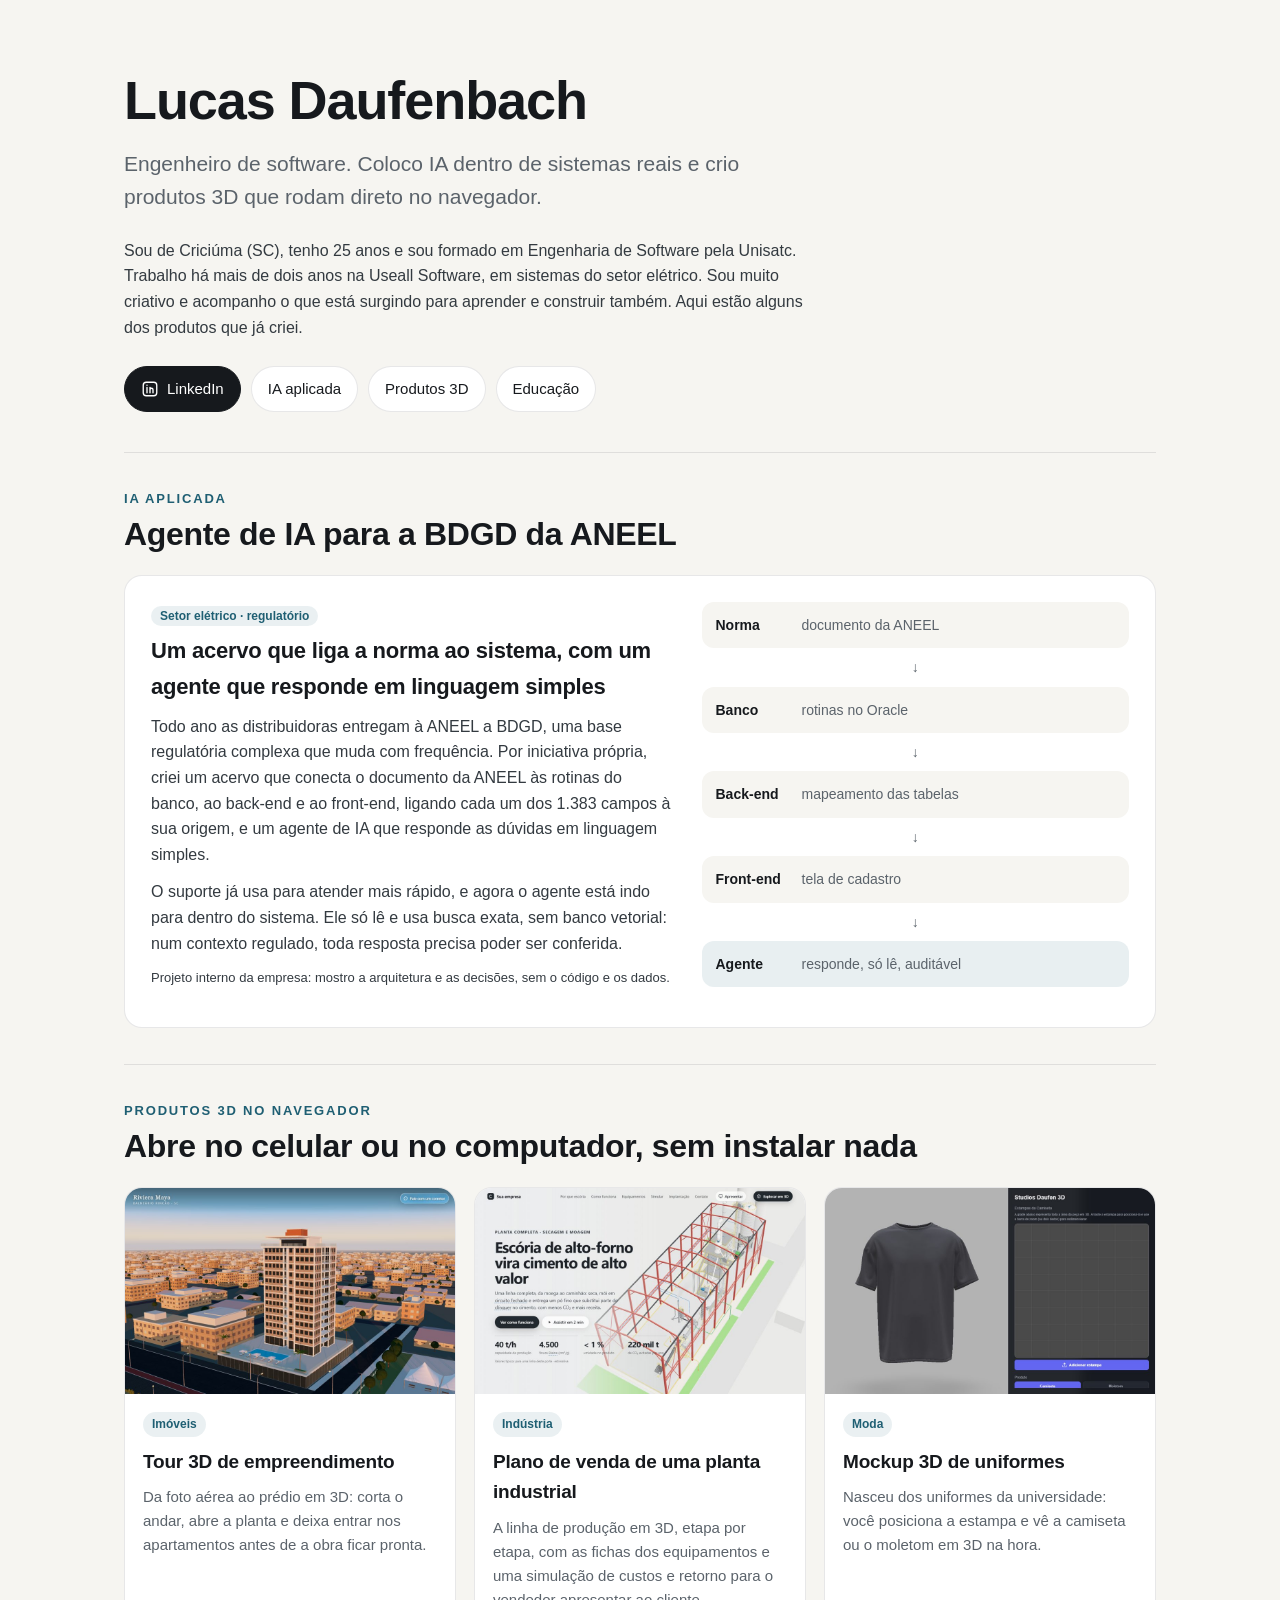
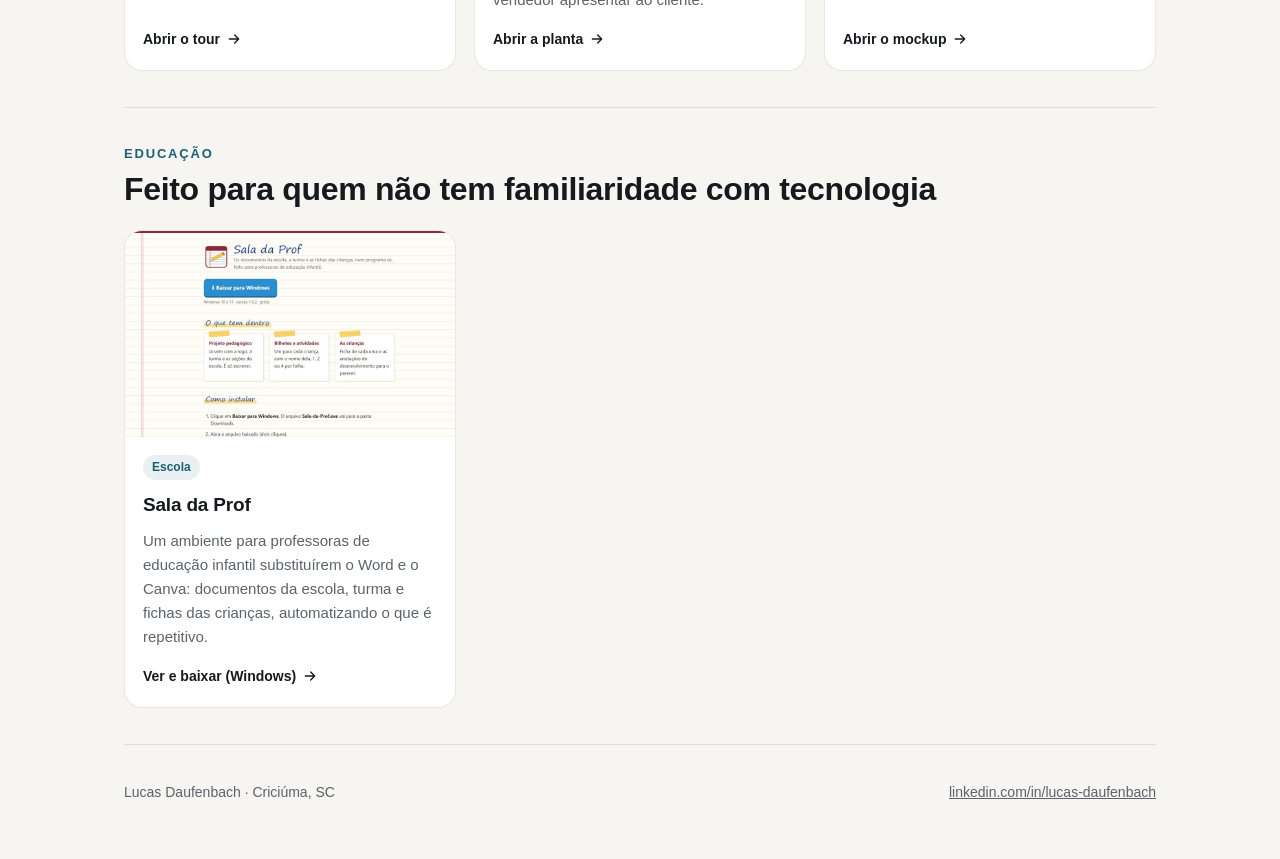
==== index.html @ 2fc3417c "Página com os projetos Co-Authored-By: Claude Opus 5.5 <noreply@anthropic.com>" ====
<!doctype html>
<html lang="pt-BR">
<head>
  <meta charset="utf-8" />
  <meta name="viewport" content="width=device-width, initial-scale=1, viewport-fit=cover" />
  <title>Lucas Daufenbach · Projetos</title>
  <meta name="description" content="Engenheiro de software. IA aplicada a sistemas reais e produtos 3D que rodam no navegador." />
  <meta name="theme-color" content="#f6f5f1" />
  <meta property="og:title" content="Lucas Daufenbach · Projetos" />
  <meta property="og:description" content="IA aplicada a sistemas reais e produtos 3D que rodam no navegador." />
  <meta property="og:image" content="capas/riviera.jpg" />
  <style>
    :root {
      --fundo: #f6f5f1;
      --cartao: #ffffff;
      --tinta: #16191d;
      --suave: #5b636b;
      --linha: rgba(22, 25, 29, 0.1);
      --destaque: #1f5f73; /* azul-petróleo, a única cor da página */
      --ui: -apple-system, BlinkMacSystemFont, 'SF Pro Text', 'Segoe UI', Roboto, 'Helvetica Neue', Arial, sans-serif;
    }
    * { box-sizing: border-box; }
    html { scroll-behavior: smooth; }
    body {
      margin: 0;
      background: var(--fundo);
      color: var(--tinta);
      font: 16px/1.6 var(--ui);
      -webkit-font-smoothing: antialiased;
    }
    a { color: inherit; }
    .pagina { max-width: 1080px; margin: 0 auto; padding: 0 24px; }

    /* ---------- topo ---------- */
    header.topo { padding: 72px 0 40px; display: grid; gap: 18px; }
    .nome { margin: 0; font-size: clamp(34px, 6vw, 54px); line-height: 1.05; letter-spacing: -0.02em; font-weight: 700; }
    .cargo { margin: 0; font-size: clamp(17px, 2.4vw, 21px); color: var(--suave); max-width: 640px; }
    .sobre { margin: 6px 0 0; max-width: 680px; color: #333a40; }
    .contatos { display: flex; flex-wrap: wrap; gap: 10px; margin-top: 8px; }
    .botao {
      display: inline-flex; align-items: center; gap: 8px;
      padding: 10px 16px; border-radius: 999px; border: 1px solid var(--linha);
      background: var(--cartao); text-decoration: none; font-size: 15px; font-weight: 500;
      transition: border-color 0.2s, transform 0.2s;
    }
    .botao:hover { border-color: var(--tinta); }
    .botao.cheio { background: var(--tinta); color: #fff; border-color: var(--tinta); }
    .botao svg { width: 18px; height: 18px; fill: none; stroke: currentColor; stroke-width: 1.8; stroke-linecap: round; stroke-linejoin: round; }

    /* ---------- seções ---------- */
    section { padding: 36px 0; border-top: 1px solid var(--linha); }
    .rotulo { margin: 0 0 6px; font-size: 13px; letter-spacing: 0.14em; text-transform: uppercase; color: var(--destaque); font-weight: 600; }
    h2 { margin: 0 0 22px; font-size: clamp(24px, 3.4vw, 32px); letter-spacing: -0.01em; line-height: 1.15; }

    /* ---------- cartões ---------- */
    .grade { display: grid; grid-template-columns: repeat(3, minmax(0, 1fr)); gap: 18px; }
    .cartao {
      display: flex; flex-direction: column; overflow: hidden;
      background: var(--cartao); border: 1px solid var(--linha); border-radius: 18px;
      text-decoration: none; transition: transform 0.25s ease, box-shadow 0.25s ease;
    }
    a.cartao:hover { transform: translateY(-3px); box-shadow: 0 14px 34px rgba(22, 25, 29, 0.1); }
    .cartao img { display: block; width: 100%; aspect-ratio: 16 / 10; object-fit: cover; background: #e9e7e1; }
    .corpo { display: flex; flex-direction: column; gap: 8px; padding: 18px 18px 20px; flex: 1; }
    .tag { align-self: flex-start; font-size: 12px; font-weight: 600; color: var(--destaque); background: rgba(31, 95, 115, 0.09); padding: 3px 9px; border-radius: 999px; }
    .cartao h3 { margin: 2px 0 0; font-size: 19px; letter-spacing: -0.01em; }
    .cartao p { margin: 0; color: var(--suave); font-size: 15px; }
    .abrir { margin-top: auto; padding-top: 8px; font-size: 14px; font-weight: 600; display: inline-flex; align-items: center; gap: 6px; }
    .abrir svg { width: 16px; height: 16px; fill: none; stroke: currentColor; stroke-width: 2; stroke-linecap: round; stroke-linejoin: round; transition: transform 0.2s; }
    a.cartao:hover .abrir svg { transform: translateX(3px); }

    /* projeto de IA: estudo de caso, sem link (é sistema interno da empresa) */
    .caso { display: grid; grid-template-columns: 1.1fr 0.9fr; gap: 28px; padding: 26px; background: var(--cartao); border: 1px solid var(--linha); border-radius: 18px; }
    .caso h3 { margin: 6px 0 10px; font-size: 22px; letter-spacing: -0.01em; }
    .caso p { margin: 0 0 12px; color: #333a40; }
    .camadas { display: grid; gap: 8px; align-content: start; }
    .camada { display: flex; align-items: center; gap: 12px; padding: 12px 14px; border-radius: 12px; background: var(--fundo); font-size: 14px; }
    .camada b { min-width: 74px; font-weight: 600; }
    .camada span { color: var(--suave); }
    .seta { justify-self: center; color: var(--suave); font-size: 14px; }
    .camada.agente { background: rgba(31, 95, 115, 0.1); }
    .nota { font-size: 13px; color: var(--suave); margin-top: 4px; }

    footer { padding: 36px 0 56px; border-top: 1px solid var(--linha); color: var(--suave); font-size: 14px; display: flex; flex-wrap: wrap; justify-content: space-between; gap: 12px; }

    @media (max-width: 900px) {
      .grade { grid-template-columns: 1fr 1fr; }
      .caso { grid-template-columns: 1fr; }
    }
    @media (max-width: 600px) {
      .pagina { padding: 0 16px; }
      header.topo { padding: 48px 0 28px; }
      .grade { grid-template-columns: 1fr; }
      .caso { padding: 20px; }
    }
  </style>
</head>
<body>
  <div class="pagina">
    <header class="topo">
      <h1 class="nome">Lucas Daufenbach</h1>
      <p class="cargo">Engenheiro de software. Coloco IA dentro de sistemas reais e crio produtos 3D que rodam direto no navegador.</p>
      <p class="sobre">Sou de Criciúma (SC), tenho 25 anos e sou formado em Engenharia de Software pela Unisatc. Trabalho há mais de dois anos na Useall Software, em sistemas do setor elétrico. Sou muito criativo e acompanho o que está surgindo para aprender e construir também. Aqui estão alguns dos produtos que já criei.</p>
      <div class="contatos">
        <a class="botao cheio" href="https://www.linkedin.com/in/lucas-daufenbach" target="_blank" rel="noopener">
          <svg viewBox="0 0 24 24" aria-hidden="true"><rect x="3" y="3" width="18" height="18" rx="4"/><path d="M8 10v7M8 7v.01M12 17v-4a2 2 0 0 1 4 0v4M12 10v7"/></svg>
          LinkedIn
        </a>
        <a class="botao" href="#ia">IA aplicada</a>
        <a class="botao" href="#3d">Produtos 3D</a>
        <a class="botao" href="#educacao">Educação</a>
      </div>
    </header>

    <section id="ia">
      <p class="rotulo">IA aplicada</p>
      <h2>Agente de IA para a BDGD da ANEEL</h2>
      <div class="caso">
        <div>
          <span class="tag">Setor elétrico · regulatório</span>
          <h3>Um acervo que liga a norma ao sistema, com um agente que responde em linguagem simples</h3>
          <p>Todo ano as distribuidoras entregam à ANEEL a BDGD, uma base regulatória complexa que muda com frequência. Por iniciativa própria, criei um acervo que conecta o documento da ANEEL às rotinas do banco, ao back-end e ao front-end, ligando cada um dos 1.383 campos à sua origem, e um agente de IA que responde as dúvidas em linguagem simples.</p>
          <p>O suporte já usa para atender mais rápido, e agora o agente está indo para dentro do sistema. Ele só lê e usa busca exata, sem banco vetorial: num contexto regulado, toda resposta precisa poder ser conferida.</p>
          <p class="nota">Projeto interno da empresa: mostro a arquitetura e as decisões, sem o código e os dados.</p>
        </div>
        <div class="camadas" aria-label="Camadas que o acervo conecta">
          <div class="camada"><b>Norma</b><span>documento da ANEEL</span></div>
          <div class="seta">↓</div>
          <div class="camada"><b>Banco</b><span>rotinas no Oracle</span></div>
          <div class="seta">↓</div>
          <div class="camada"><b>Back-end</b><span>mapeamento das tabelas</span></div>
          <div class="seta">↓</div>
          <div class="camada"><b>Front-end</b><span>tela de cadastro</span></div>
          <div class="seta">↓</div>
          <div class="camada agente"><b>Agente</b><span>responde, só lê, auditável</span></div>
        </div>
      </div>
    </section>

    <section id="3d">
      <p class="rotulo">Produtos 3D no navegador</p>
      <h2>Abre no celular ou no computador, sem instalar nada</h2>
      <div class="grade">
        <a class="cartao" href="https://lucasdaufenbach.github.io/riviera-maya/" target="_blank" rel="noopener">
          <img src="capas/riviera.jpg" alt="Prédio Riviera Maya em 3D na orla de Balneário Rincão" loading="lazy" />
          <div class="corpo">
            <span class="tag">Imóveis</span>
            <h3>Tour 3D de empreendimento</h3>
            <p>Da foto aérea ao prédio em 3D: corta o andar, abre a planta e deixa entrar nos apartamentos antes de a obra ficar pronta.</p>
            <span class="abrir">Abrir o tour <svg viewBox="0 0 24 24" aria-hidden="true"><path d="M5 12h14M13 6l6 6-6 6"/></svg></span>
          </div>
        </a>
        <a class="cartao" href="https://lucasdaufenbach.github.io/moagem-escoria-3d/" target="_blank" rel="noopener">
          <img src="capas/planta.jpg" alt="Planta industrial de secagem e moagem em 3D" loading="lazy" />
          <div class="corpo">
            <span class="tag">Indústria</span>
            <h3>Plano de venda de uma planta industrial</h3>
            <p>A linha de produção em 3D, etapa por etapa, com as fichas dos equipamentos e uma simulação de custos e retorno para o vendedor apresentar ao cliente.</p>
            <span class="abrir">Abrir a planta <svg viewBox="0 0 24 24" aria-hidden="true"><path d="M5 12h14M13 6l6 6-6 6"/></svg></span>
          </div>
        </a>
        <a class="cartao" href="https://lucasdaufenbach.github.io/mockup3d/" target="_blank" rel="noopener">
          <img src="capas/mockup3d.jpg" alt="Camiseta em 3D com painel de estampas" loading="lazy" />
          <div class="corpo">
            <span class="tag">Moda</span>
            <h3>Mockup 3D de uniformes</h3>
            <p>Nasceu dos uniformes da universidade: você posiciona a estampa e vê a camiseta ou o moletom em 3D na hora.</p>
            <span class="abrir">Abrir o mockup <svg viewBox="0 0 24 24" aria-hidden="true"><path d="M5 12h14M13 6l6 6-6 6"/></svg></span>
          </div>
        </a>
      </div>
    </section>

    <section id="educacao">
      <p class="rotulo">Educação</p>
      <h2>Feito para quem não tem familiaridade com tecnologia</h2>
      <div class="grade">
        <a class="cartao" href="https://sala-da-prof.app-professora.workers.dev/" target="_blank" rel="noopener">
          <img src="capas/sala-da-prof.jpg" alt="Página da Sala da Prof" loading="lazy" />
          <div class="corpo">
            <span class="tag">Escola</span>
            <h3>Sala da Prof</h3>
            <p>Um ambiente para professoras de educação infantil substituírem o Word e o Canva: documentos da escola, turma e fichas das crianças, automatizando o que é repetitivo.</p>
            <span class="abrir">Ver e baixar (Windows) <svg viewBox="0 0 24 24" aria-hidden="true"><path d="M5 12h14M13 6l6 6-6 6"/></svg></span>
          </div>
        </a>
      </div>
    </section>

    <footer>
      <span>Lucas Daufenbach · Criciúma, SC</span>
      <a href="https://www.linkedin.com/in/lucas-daufenbach" target="_blank" rel="noopener">linkedin.com/in/lucas-daufenbach</a>
    </footer>
  </div>
</body>
</html>
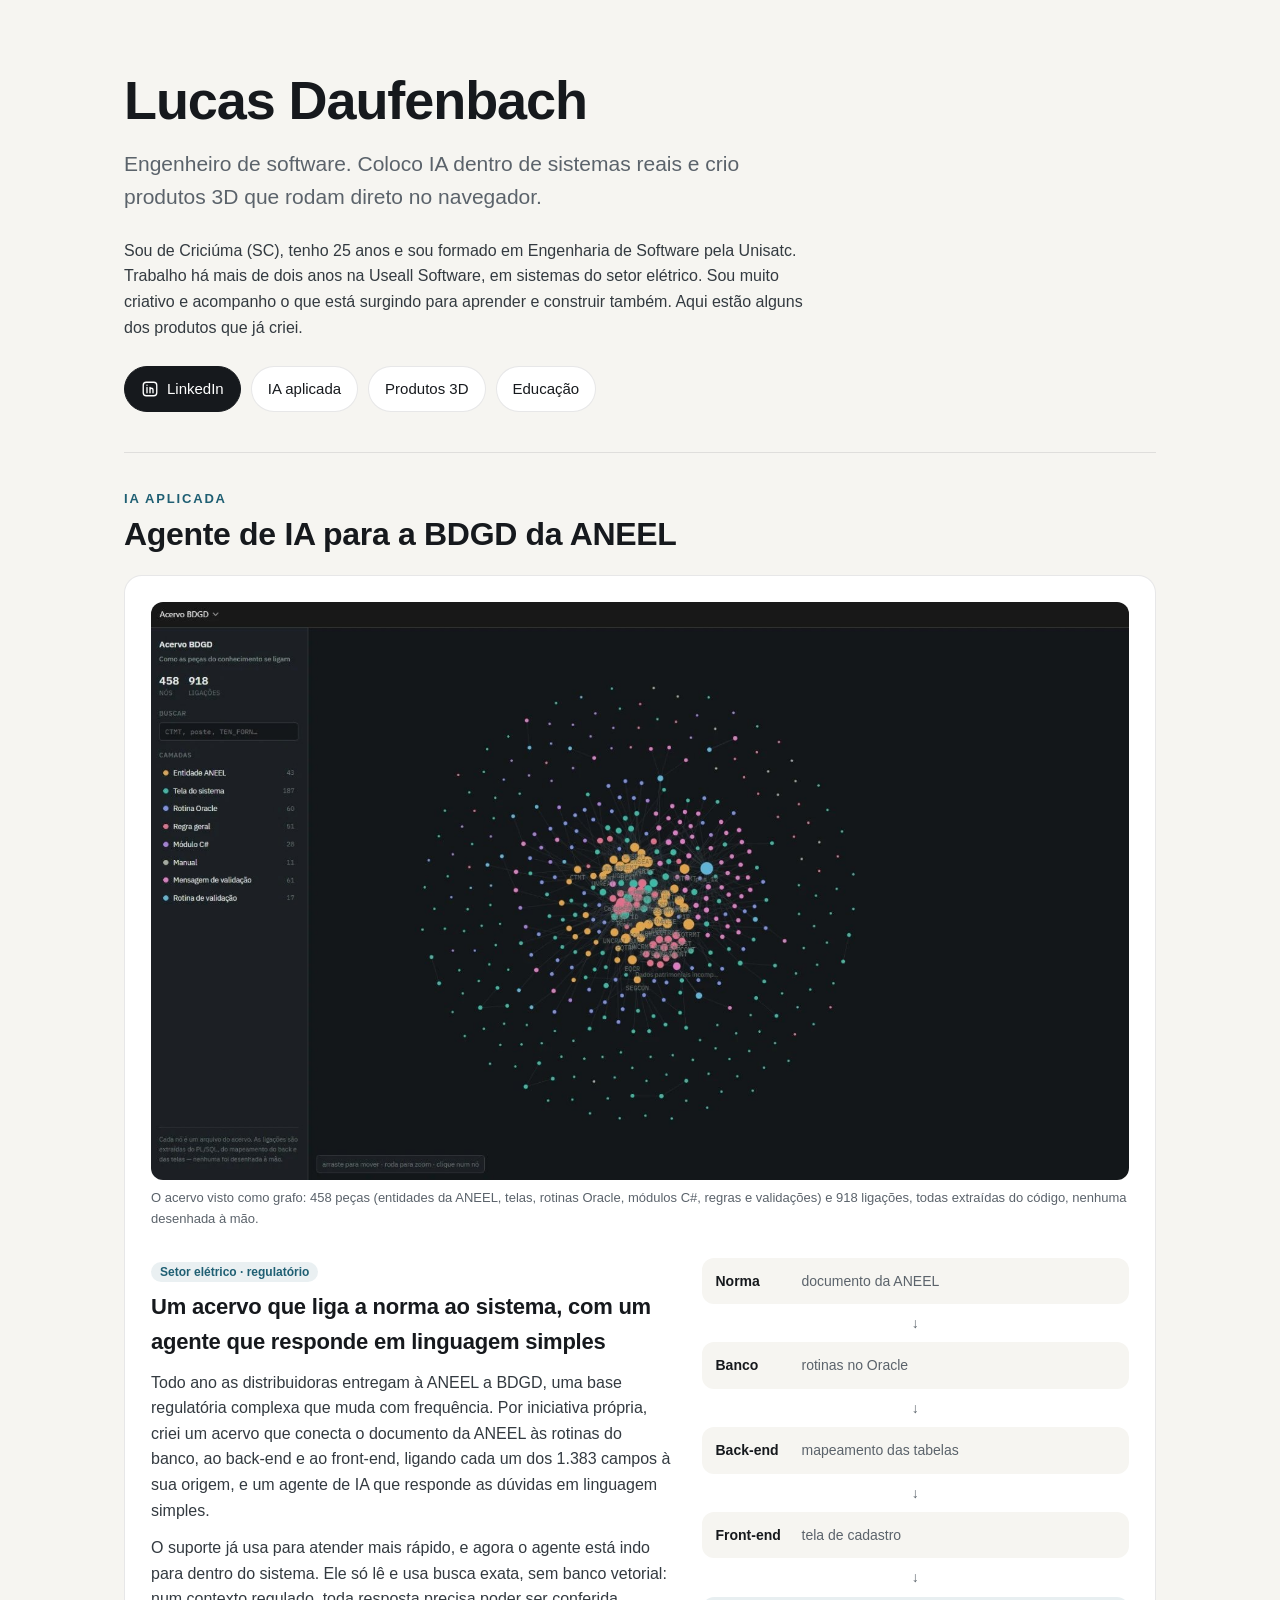
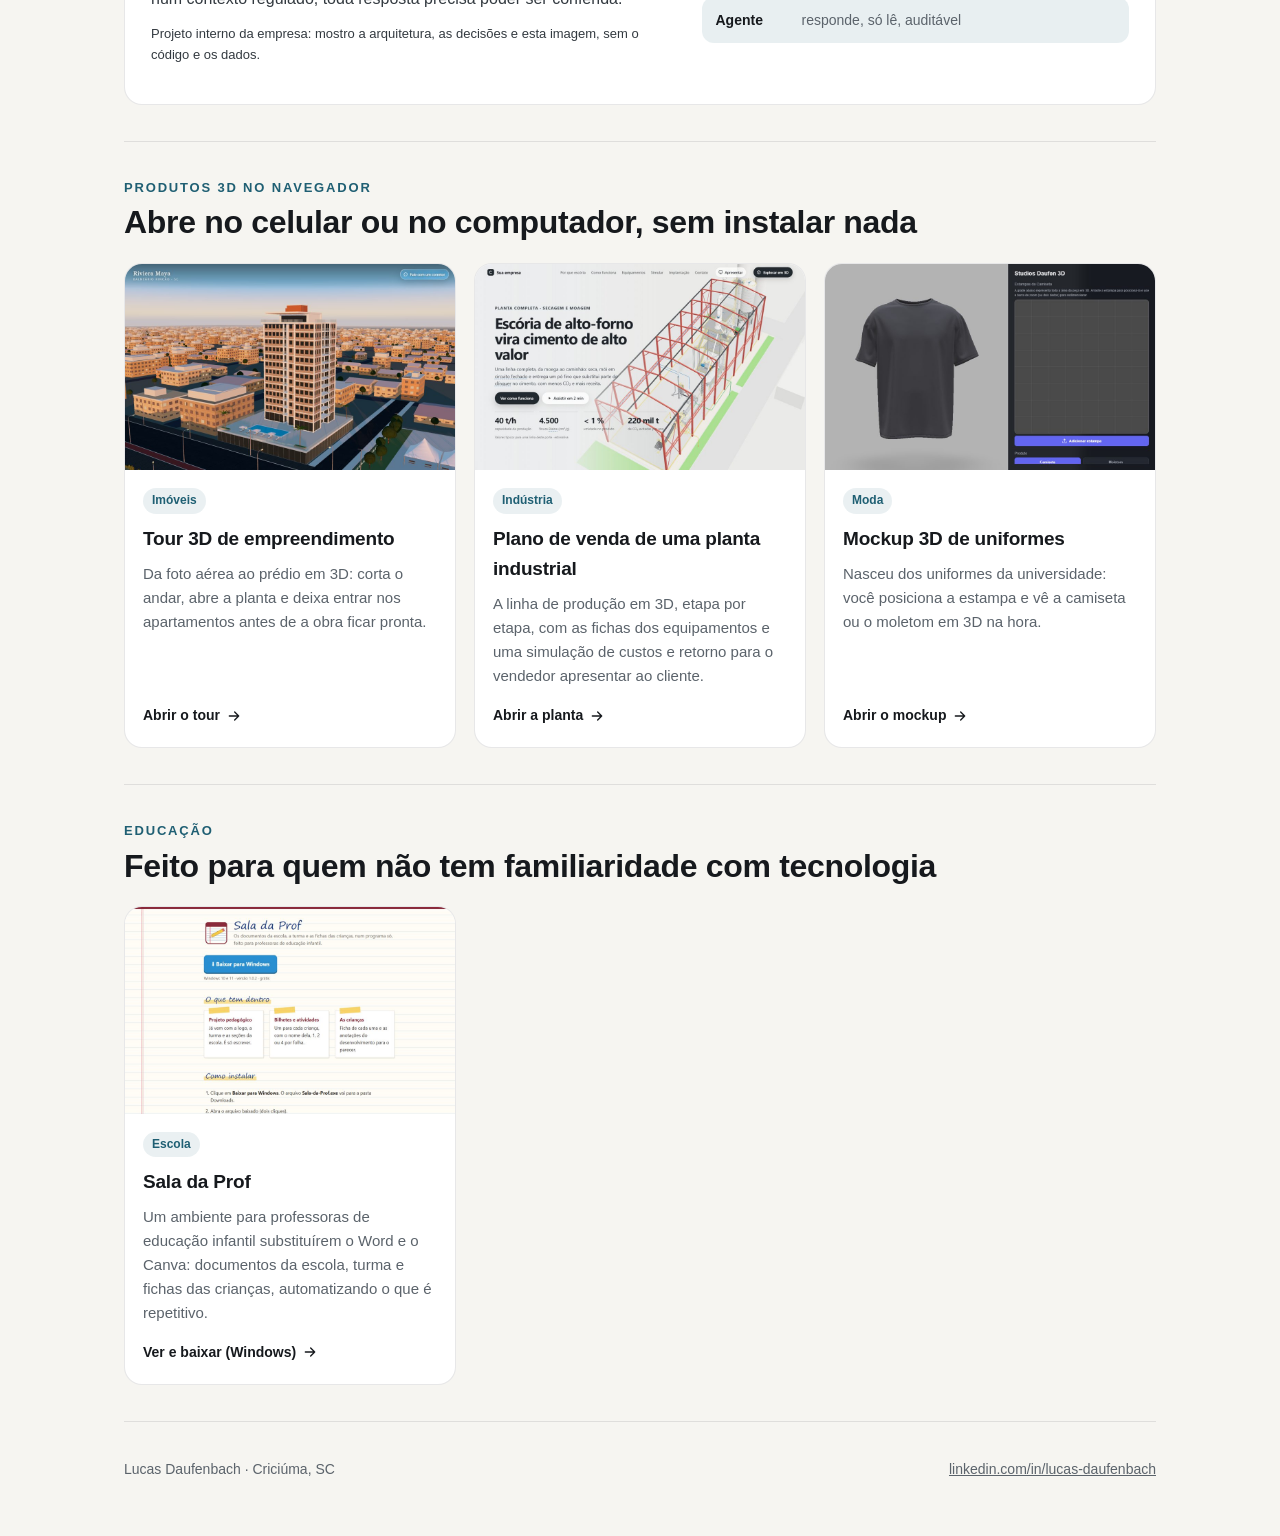
==== commit 05cca78d: "Imagem do grafo do acervo da BDGD Co-Authored-By: Claude Opus 5.5 <noreply@anthropic.com>" ====
--- a/index.html
+++ b/index.html
@@ -79,6 +79,9 @@
     .camada span { color: var(--suave); }
     .seta { justify-self: center; color: var(--suave); font-size: 14px; }
     .camada.agente { background: rgba(31, 95, 115, 0.1); }
+    .grafo { grid-column: 1 / -1; margin: 0; }
+    .grafo img { display: block; width: 100%; border-radius: 12px; background: #1b1d20; }
+    .grafo figcaption { margin-top: 8px; font-size: 13px; color: var(--suave); }
     .nota { font-size: 13px; color: var(--suave); margin-top: 4px; }
 
     footer { padding: 36px 0 56px; border-top: 1px solid var(--linha); color: var(--suave); font-size: 14px; display: flex; flex-wrap: wrap; justify-content: space-between; gap: 12px; }
@@ -116,12 +119,16 @@
       <p class="rotulo">IA aplicada</p>
       <h2>Agente de IA para a BDGD da ANEEL</h2>
       <div class="caso">
+        <figure class="grafo">
+          <img src="capas/acervo-bdgd.jpg" alt="Grafo do acervo da BDGD: 458 nós e 918 ligações entre entidades da ANEEL, telas, rotinas Oracle, módulos C#, regras e mensagens de validação" loading="lazy" />
+          <figcaption>O acervo visto como grafo: 458 peças (entidades da ANEEL, telas, rotinas Oracle, módulos C#, regras e validações) e 918 ligações, todas extraídas do código, nenhuma desenhada à mão.</figcaption>
+        </figure>
         <div>
           <span class="tag">Setor elétrico · regulatório</span>
           <h3>Um acervo que liga a norma ao sistema, com um agente que responde em linguagem simples</h3>
           <p>Todo ano as distribuidoras entregam à ANEEL a BDGD, uma base regulatória complexa que muda com frequência. Por iniciativa própria, criei um acervo que conecta o documento da ANEEL às rotinas do banco, ao back-end e ao front-end, ligando cada um dos 1.383 campos à sua origem, e um agente de IA que responde as dúvidas em linguagem simples.</p>
           <p>O suporte já usa para atender mais rápido, e agora o agente está indo para dentro do sistema. Ele só lê e usa busca exata, sem banco vetorial: num contexto regulado, toda resposta precisa poder ser conferida.</p>
-          <p class="nota">Projeto interno da empresa: mostro a arquitetura e as decisões, sem o código e os dados.</p>
+          <p class="nota">Projeto interno da empresa: mostro a arquitetura, as decisões e esta imagem, sem o código e os dados.</p>
         </div>
         <div class="camadas" aria-label="Camadas que o acervo conecta">
           <div class="camada"><b>Norma</b><span>documento da ANEEL</span></div>
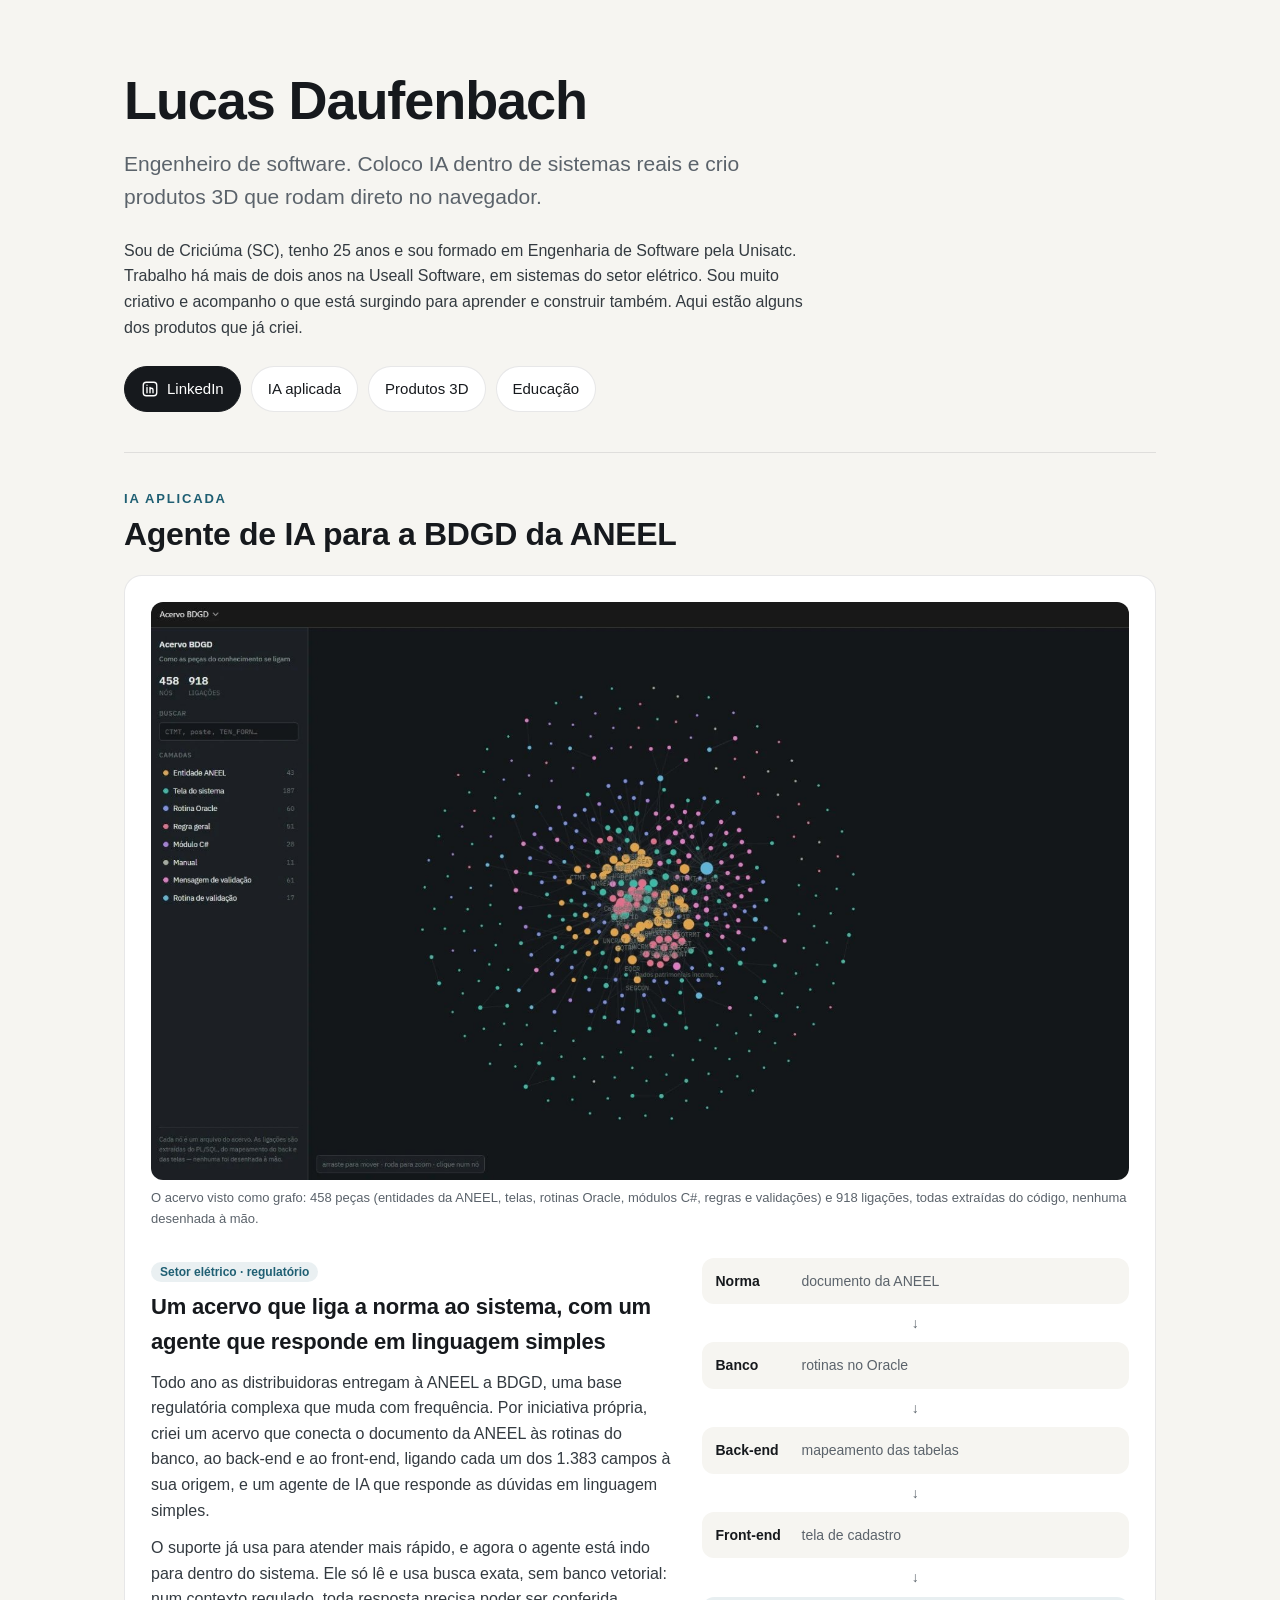
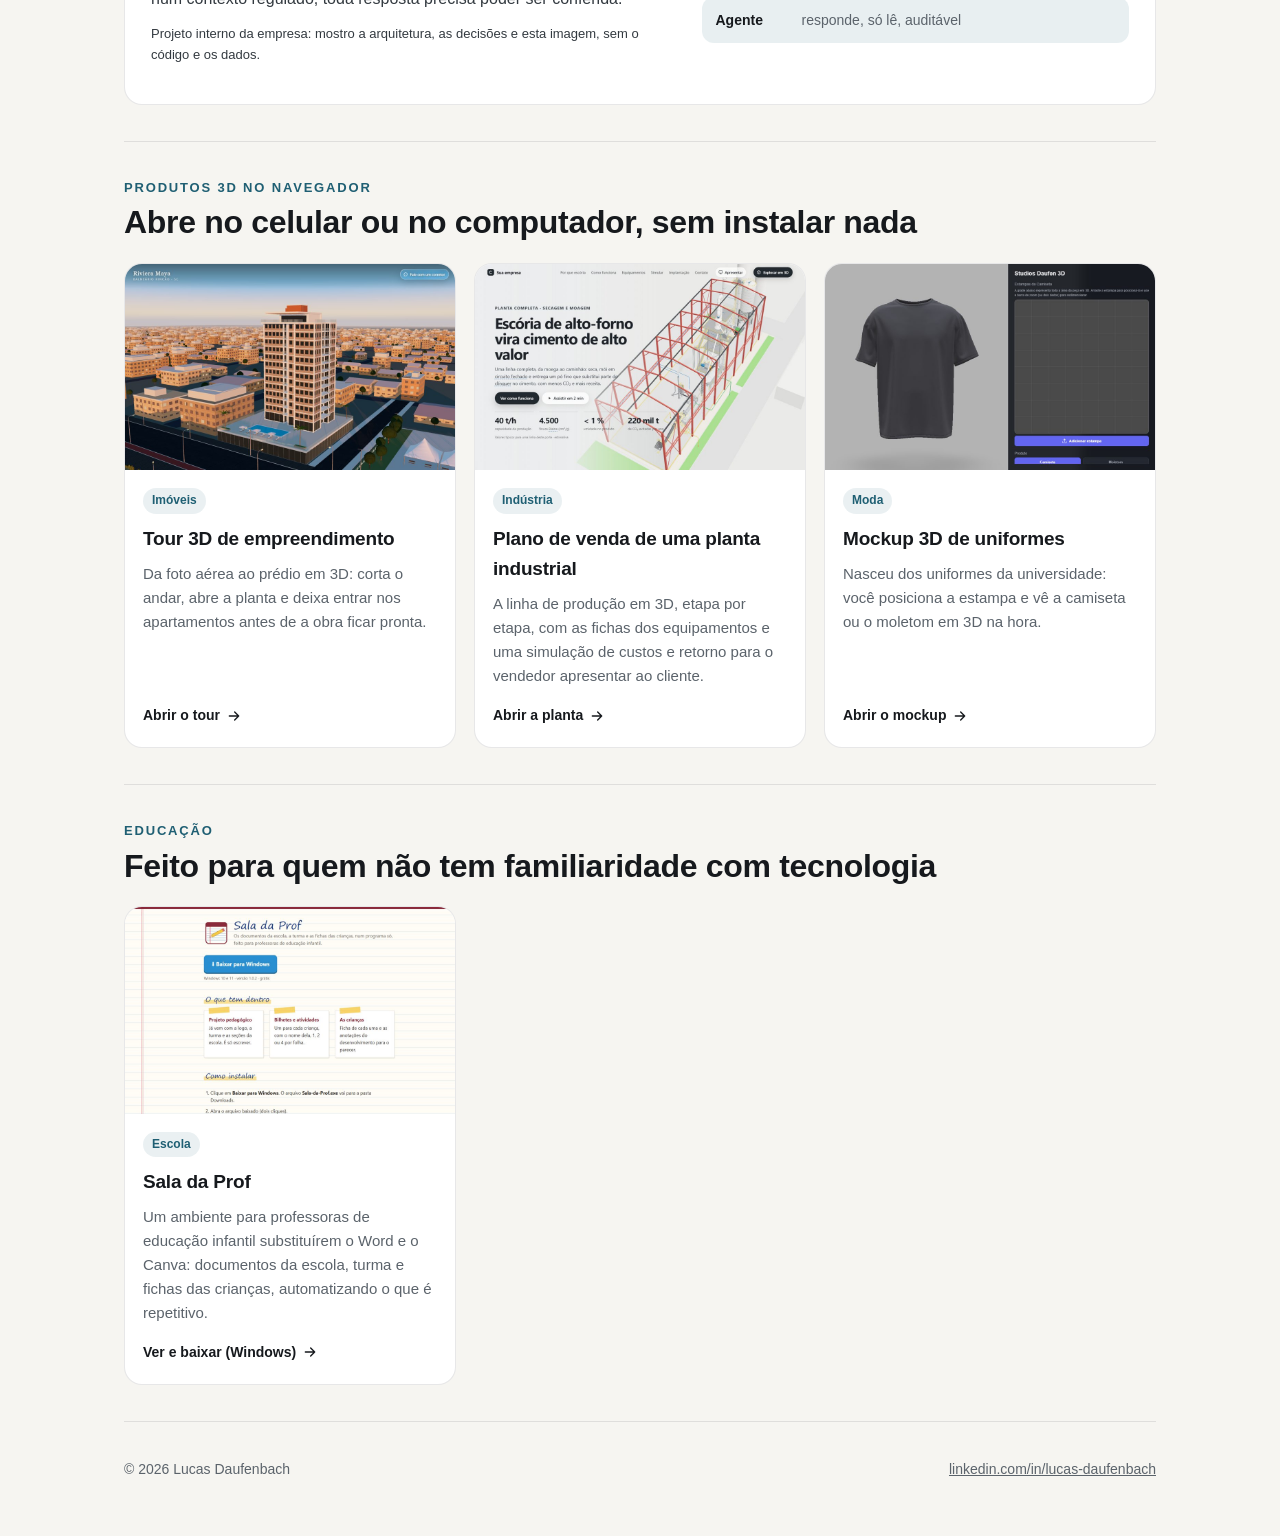
==== commit f71a65fc: "Rodapé só com o nome Co-Authored-By: Claude Opus 5.5 <noreply@anthropic.com>" ====
--- a/index.html
+++ b/index.html
@@ -195,7 +195,7 @@
     </section>
 
     <footer>
-      <span>Lucas Daufenbach · Criciúma, SC</span>
+      <span>© 2026 Lucas Daufenbach</span>
       <a href="https://www.linkedin.com/in/lucas-daufenbach" target="_blank" rel="noopener">linkedin.com/in/lucas-daufenbach</a>
     </footer>
   </div>
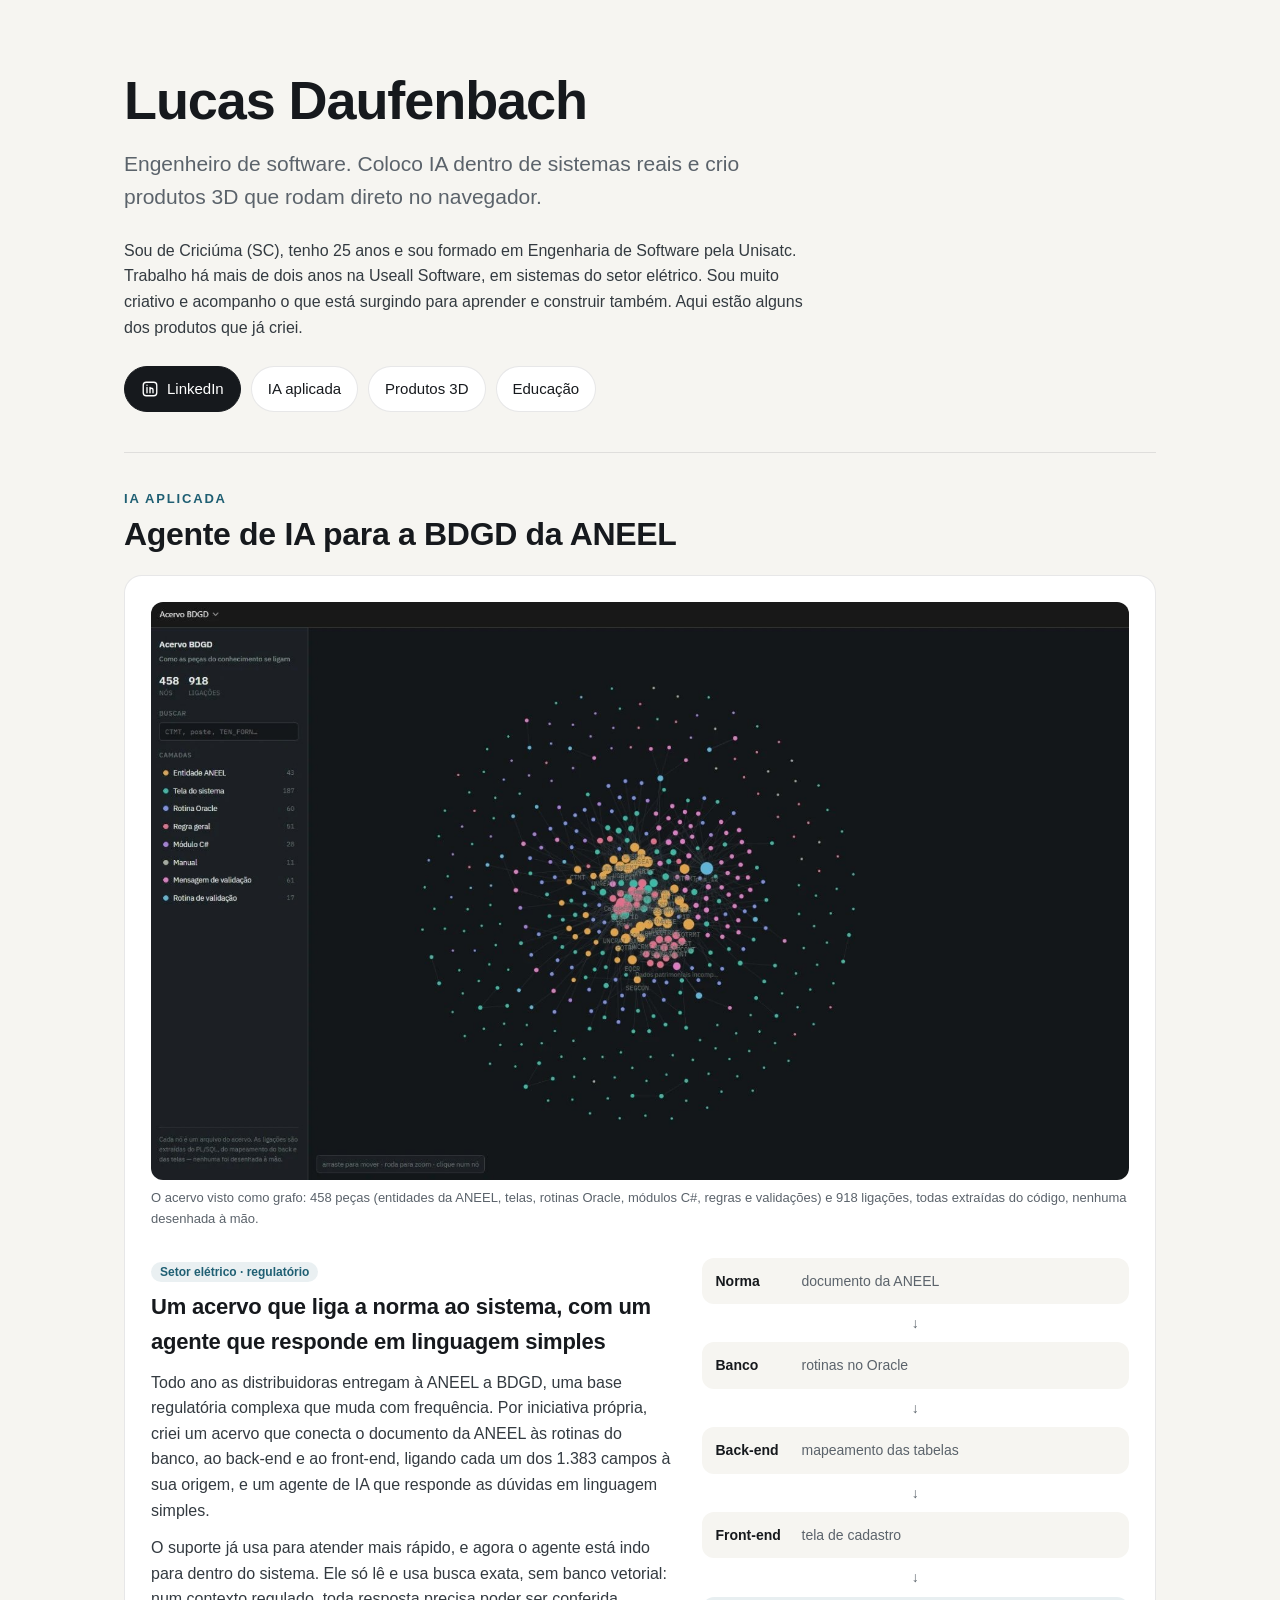
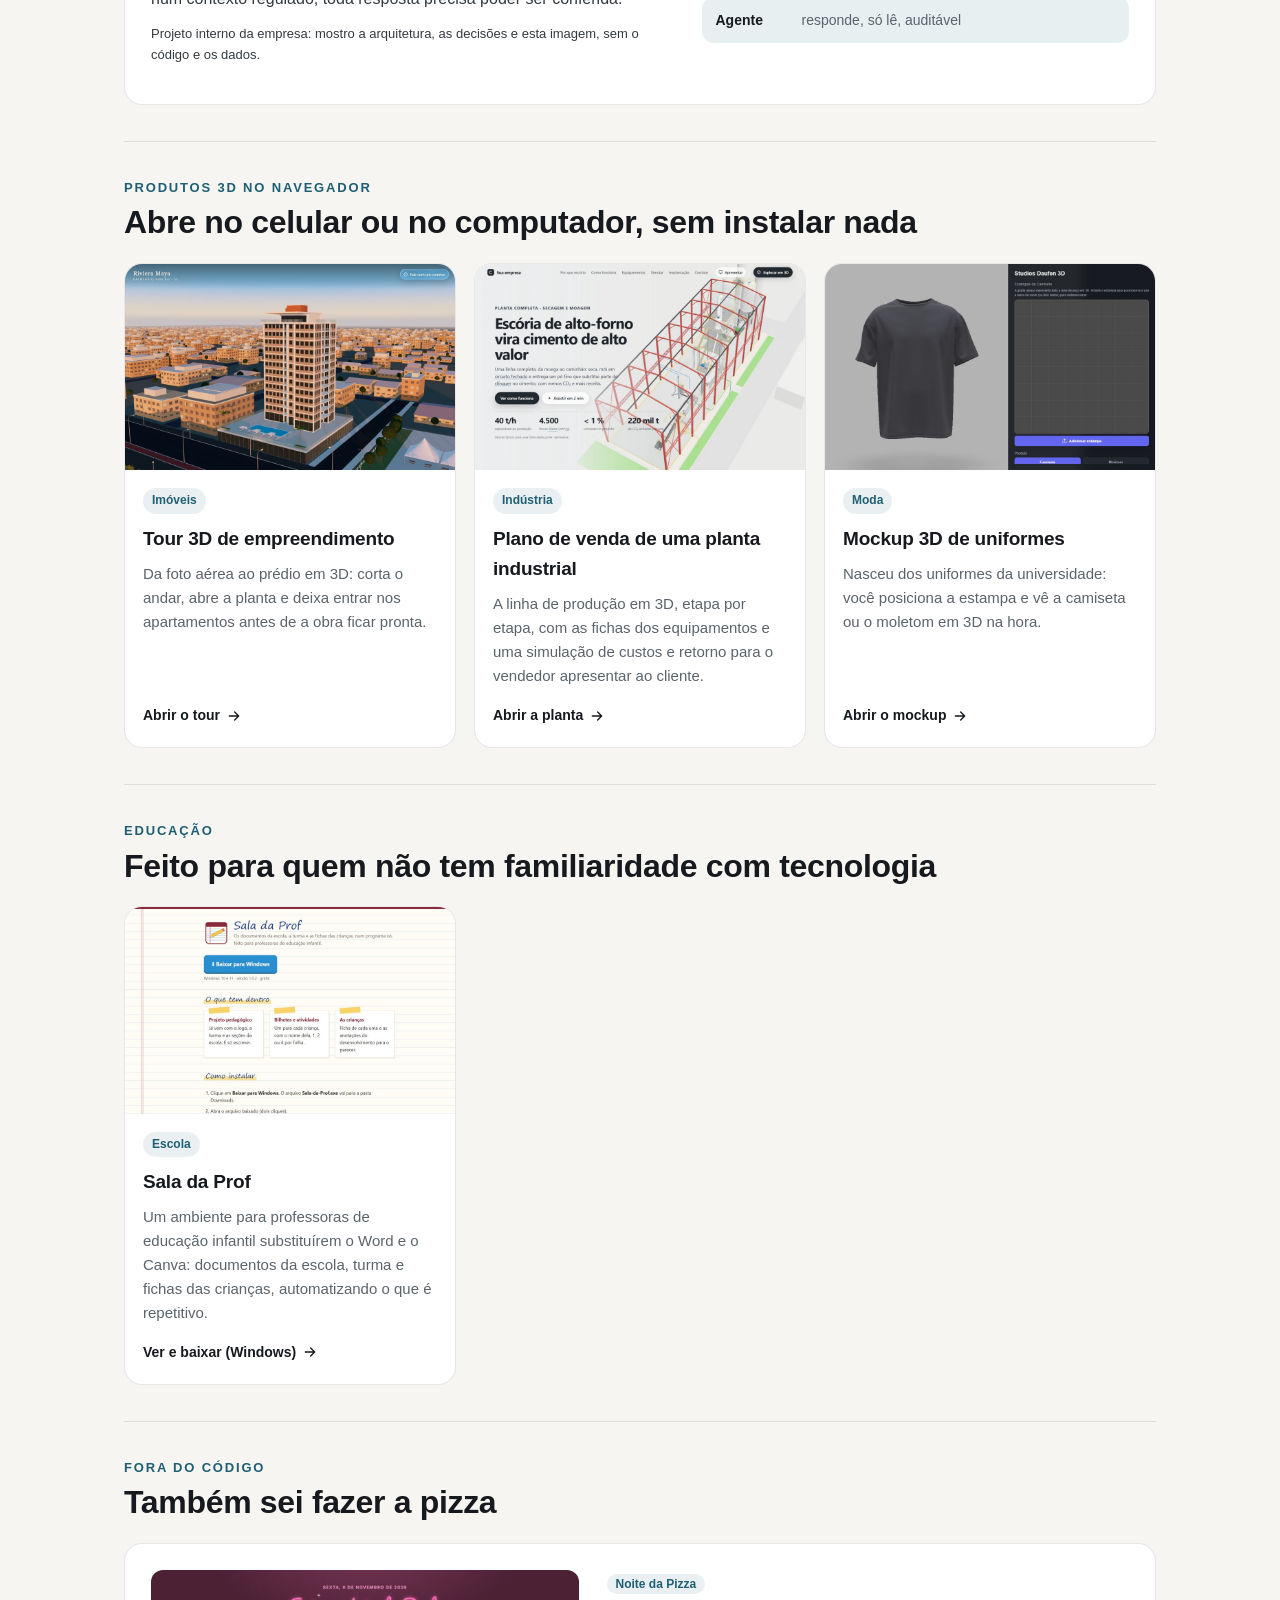
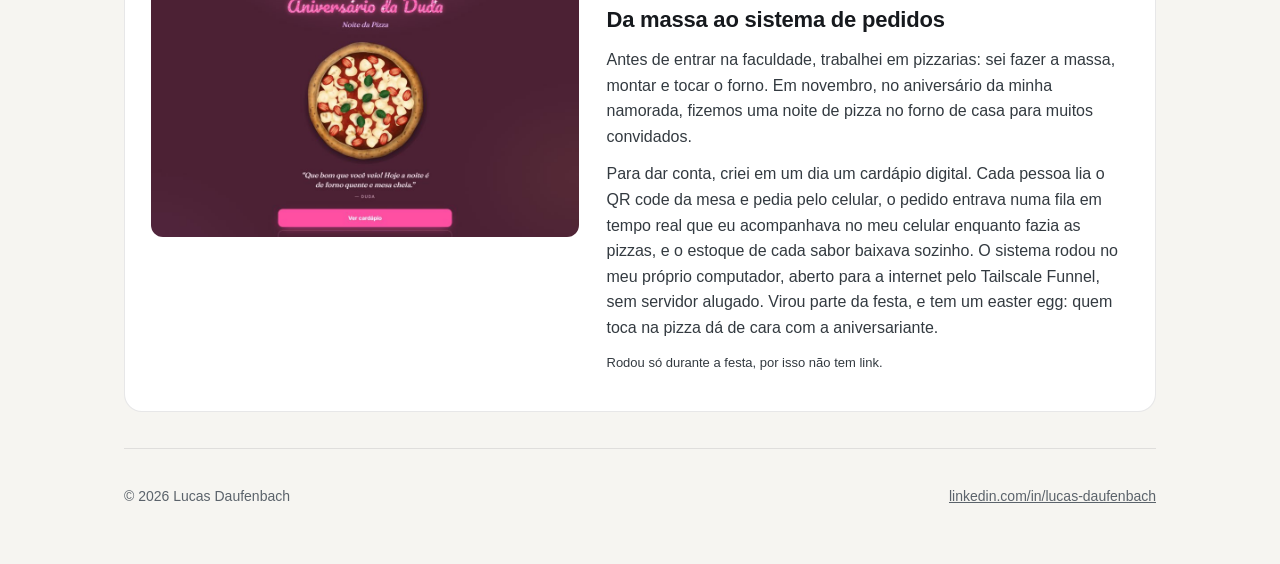
==== commit 771a1627: "Seção da noite da pizza no fim da página Co-Authored-By: Claude Opus 5.5 <noreply@anthropic.com>" ====
--- a/index.html
+++ b/index.html
@@ -79,6 +79,9 @@
     .camada span { color: var(--suave); }
     .seta { justify-self: center; color: var(--suave); font-size: 14px; }
     .camada.agente { background: rgba(31, 95, 115, 0.1); }
+    .caso.pizza { grid-template-columns: 0.9fr 1.1fr; align-items: start; }
+    .caso.pizza > img { display: block; width: 100%; border-radius: 12px; aspect-ratio: 16 / 10; object-fit: cover; }
+    @media (max-width: 900px) { .caso.pizza { grid-template-columns: 1fr; } }
     .grafo { grid-column: 1 / -1; margin: 0; }
     .grafo img { display: block; width: 100%; border-radius: 12px; background: #1b1d20; }
     .grafo figcaption { margin-top: 8px; font-size: 13px; color: var(--suave); }
@@ -194,6 +197,21 @@
       </div>
     </section>
 
+    <section id="pizza">
+      <p class="rotulo">Fora do código</p>
+      <h2>Também sei fazer a pizza</h2>
+      <div class="caso pizza">
+        <img src="capas/pizza.jpg" alt="Tela inicial do cardápio digital da Noite da Pizza, com uma pizza margherita" loading="lazy" />
+        <div>
+          <span class="tag">Noite da Pizza</span>
+          <h3>Da massa ao sistema de pedidos</h3>
+          <p>Antes de entrar na faculdade, trabalhei em pizzarias: sei fazer a massa, montar e tocar o forno. Em novembro, no aniversário da minha namorada, fizemos uma noite de pizza no forno de casa para muitos convidados.</p>
+          <p>Para dar conta, criei em um dia um cardápio digital. Cada pessoa lia o QR code da mesa e pedia pelo celular, o pedido entrava numa fila em tempo real que eu acompanhava no meu celular enquanto fazia as pizzas, e o estoque de cada sabor baixava sozinho. O sistema rodou no meu próprio computador, aberto para a internet pelo Tailscale Funnel, sem servidor alugado. Virou parte da festa, e tem um easter egg: quem toca na pizza dá de cara com a aniversariante.</p>
+          <p class="nota">Rodou só durante a festa, por isso não tem link.</p>
+        </div>
+      </div>
+    </section>
+
     <footer>
       <span>© 2026 Lucas Daufenbach</span>
       <a href="https://www.linkedin.com/in/lucas-daufenbach" target="_blank" rel="noopener">linkedin.com/in/lucas-daufenbach</a>
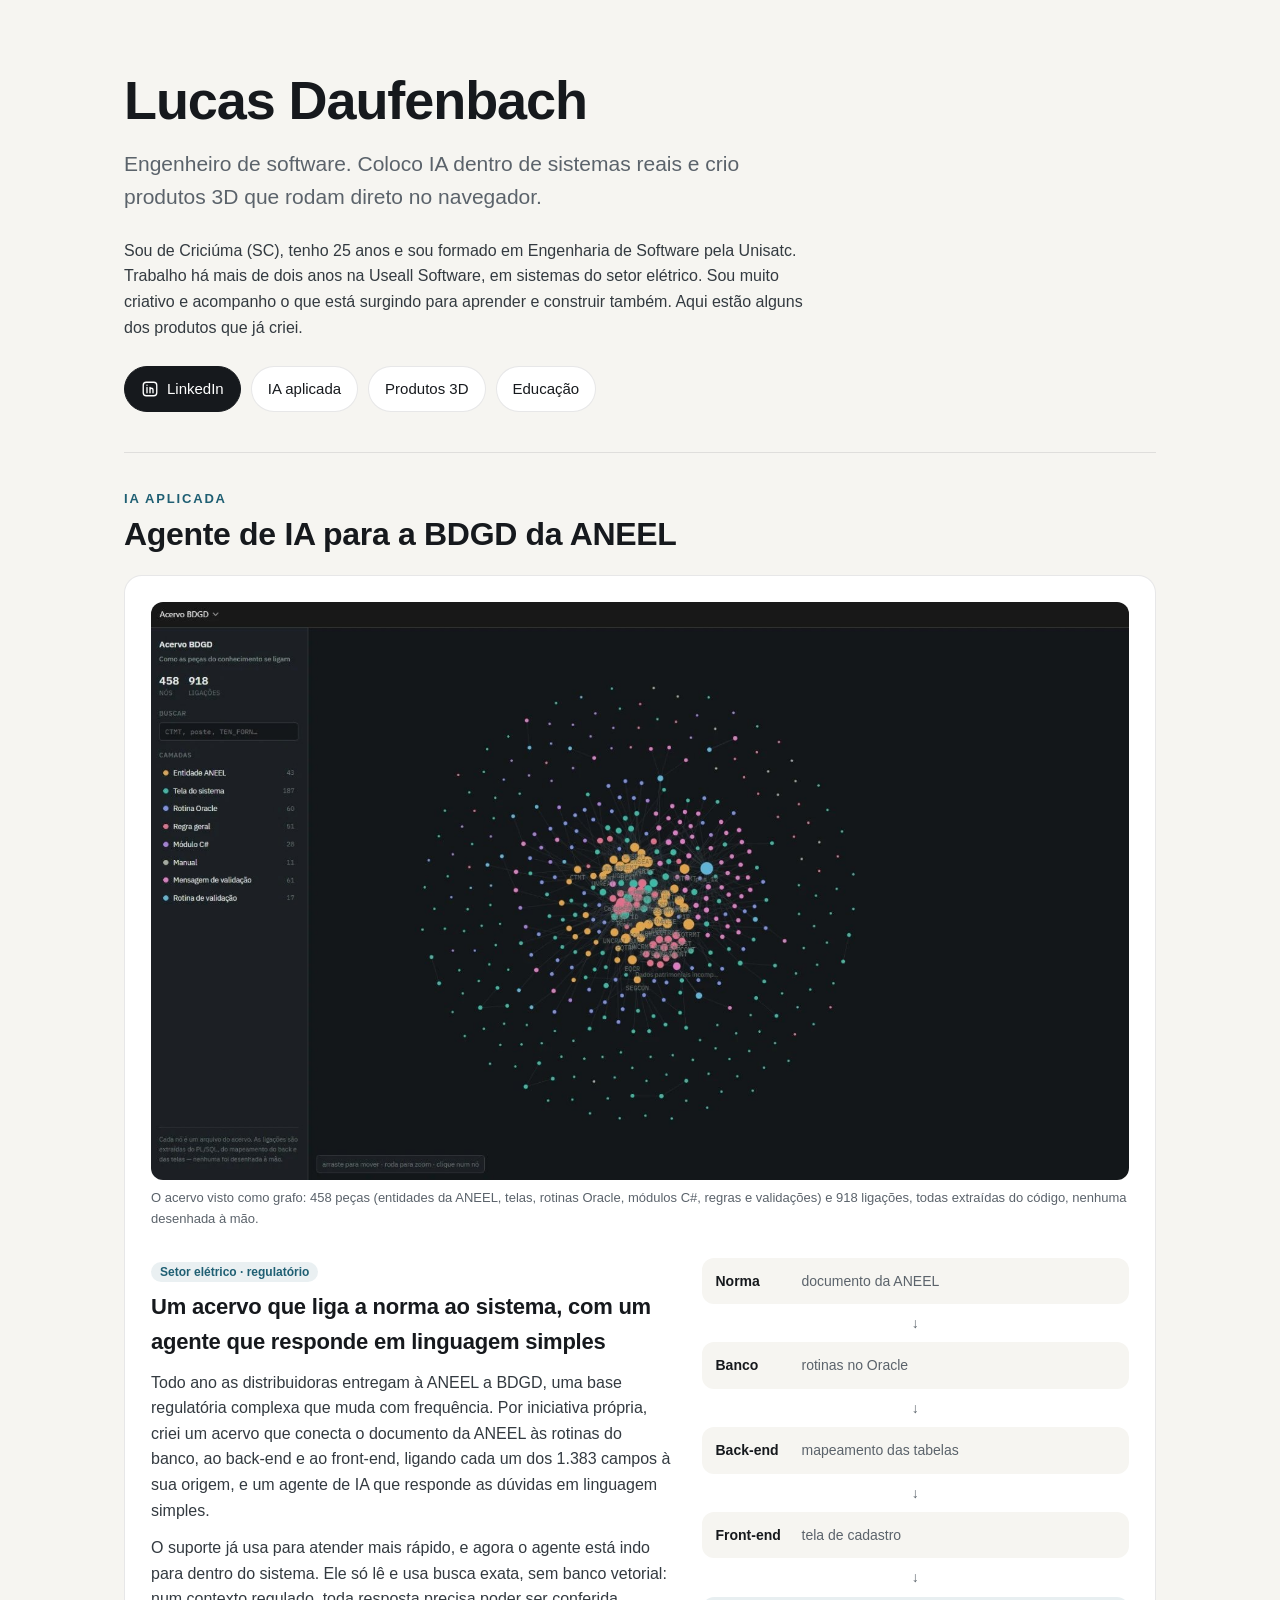
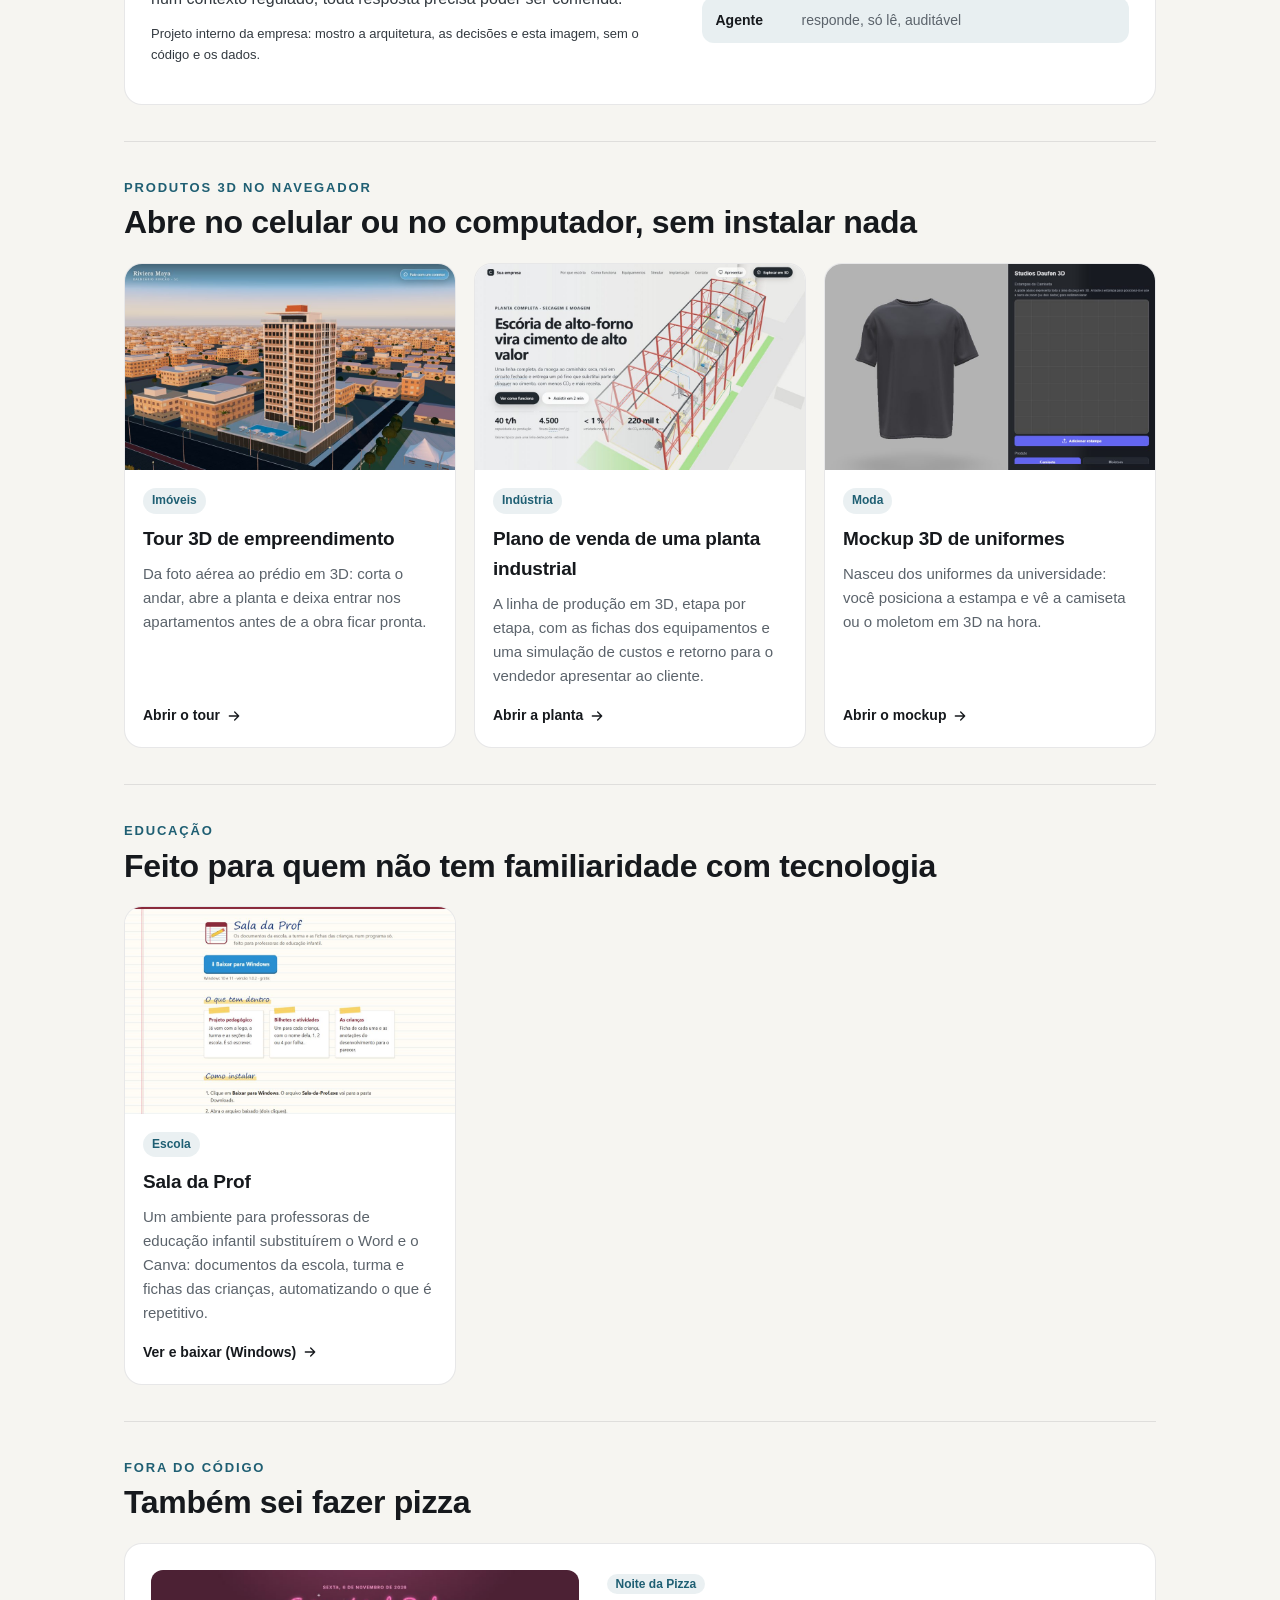
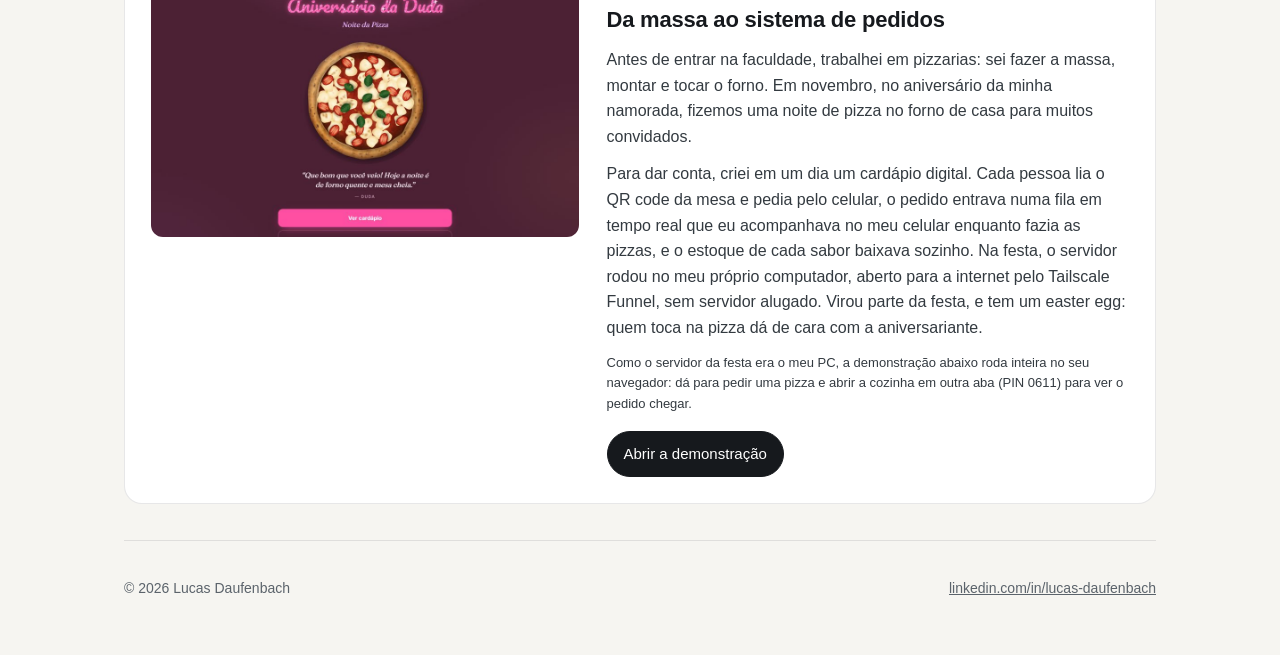
==== commit 96f49d85: "Demonstração navegável da Noite da Pizza em /noite-da-pizza A build de demonstração (npm run demo no" ====
--- a/index.html
+++ b/index.html
@@ -199,15 +199,16 @@
 
     <section id="pizza">
       <p class="rotulo">Fora do código</p>
-      <h2>Também sei fazer a pizza</h2>
+      <h2>Também sei fazer pizza</h2>
       <div class="caso pizza">
         <img src="capas/pizza.jpg" alt="Tela inicial do cardápio digital da Noite da Pizza, com uma pizza margherita" loading="lazy" />
         <div>
           <span class="tag">Noite da Pizza</span>
           <h3>Da massa ao sistema de pedidos</h3>
           <p>Antes de entrar na faculdade, trabalhei em pizzarias: sei fazer a massa, montar e tocar o forno. Em novembro, no aniversário da minha namorada, fizemos uma noite de pizza no forno de casa para muitos convidados.</p>
-          <p>Para dar conta, criei em um dia um cardápio digital. Cada pessoa lia o QR code da mesa e pedia pelo celular, o pedido entrava numa fila em tempo real que eu acompanhava no meu celular enquanto fazia as pizzas, e o estoque de cada sabor baixava sozinho. O sistema rodou no meu próprio computador, aberto para a internet pelo Tailscale Funnel, sem servidor alugado. Virou parte da festa, e tem um easter egg: quem toca na pizza dá de cara com a aniversariante.</p>
-          <p class="nota">Rodou só durante a festa, por isso não tem link.</p>
+          <p>Para dar conta, criei em um dia um cardápio digital. Cada pessoa lia o QR code da mesa e pedia pelo celular, o pedido entrava numa fila em tempo real que eu acompanhava no meu celular enquanto fazia as pizzas, e o estoque de cada sabor baixava sozinho. Na festa, o servidor rodou no meu próprio computador, aberto para a internet pelo Tailscale Funnel, sem servidor alugado. Virou parte da festa, e tem um easter egg: quem toca na pizza dá de cara com a aniversariante.</p>
+          <p class="nota">Como o servidor da festa era o meu PC, a demonstração abaixo roda inteira no seu navegador: dá para pedir uma pizza e abrir a cozinha em outra aba (PIN 0611) para ver o pedido chegar.</p>
+          <a class="botao cheio" href="noite-da-pizza/" target="_blank" rel="noopener" style="align-self:flex-start;margin-top:4px">Abrir a demonstração</a>
         </div>
       </div>
     </section>
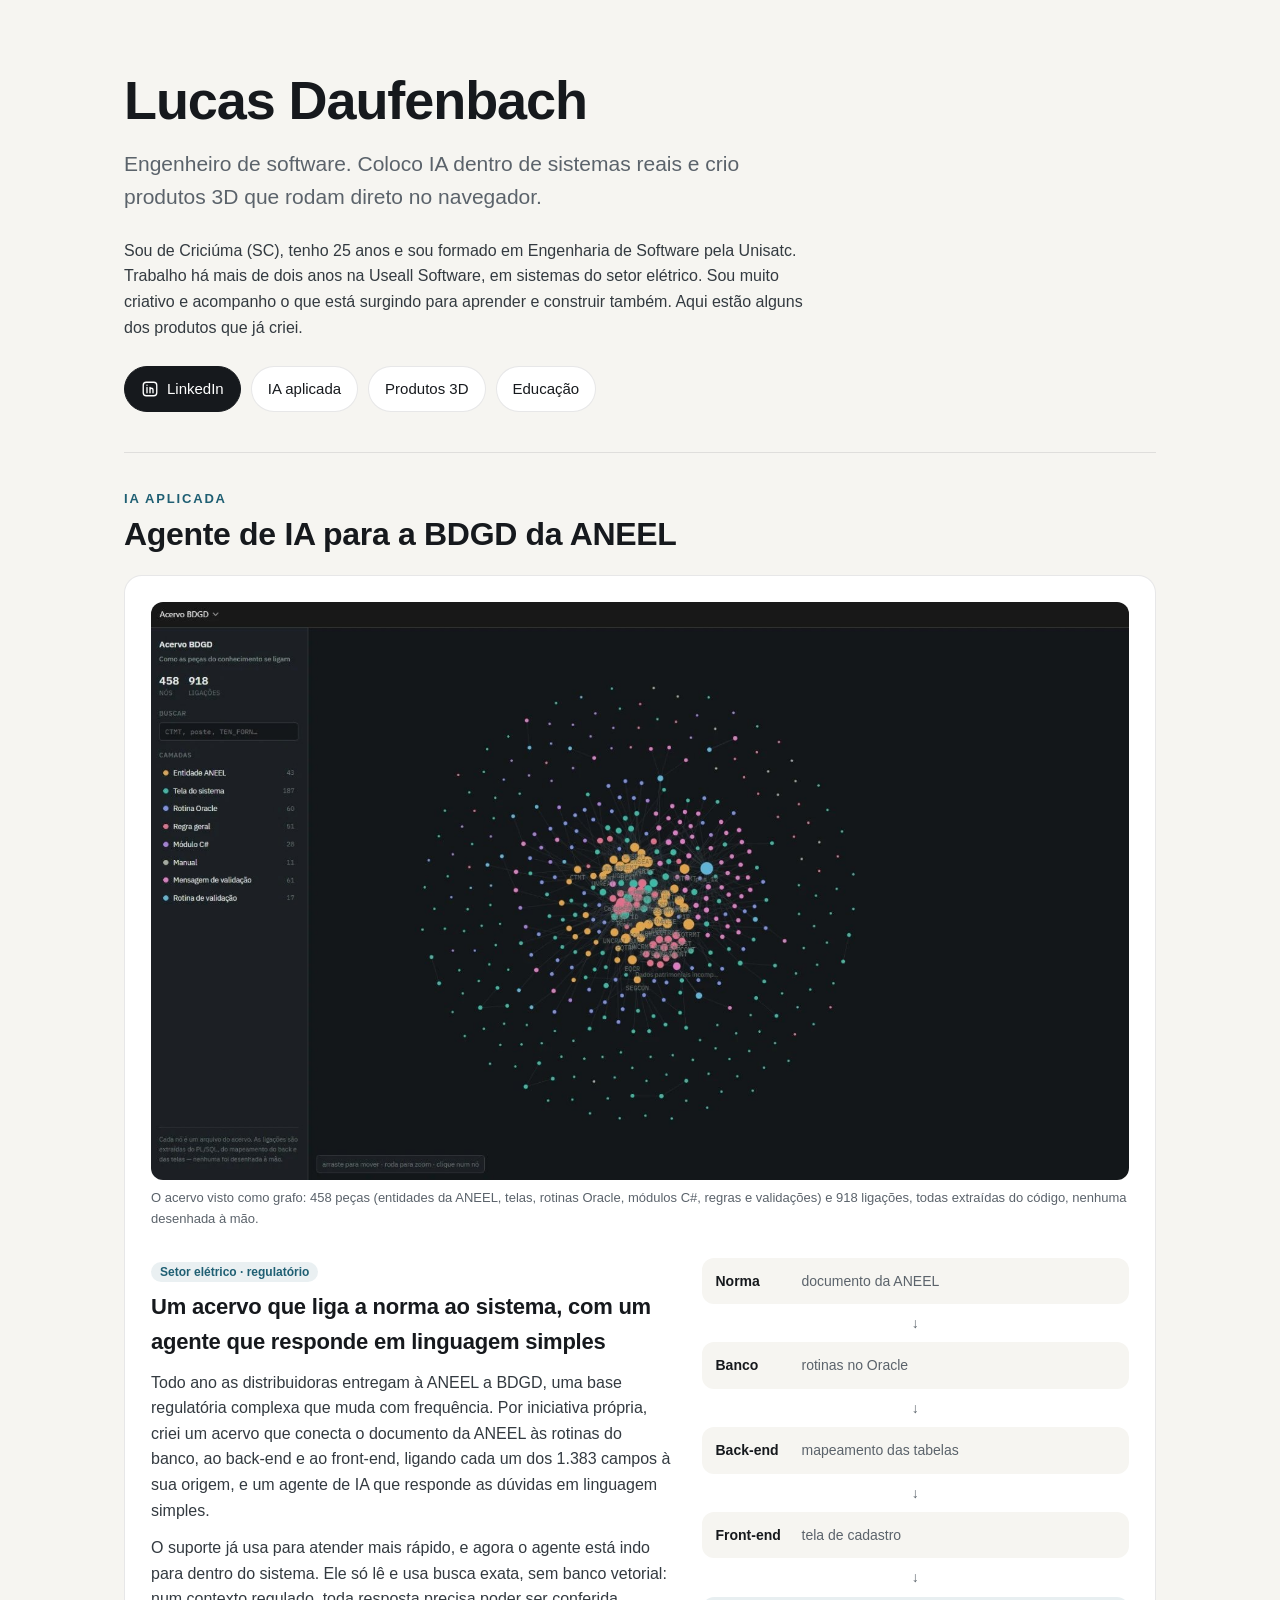
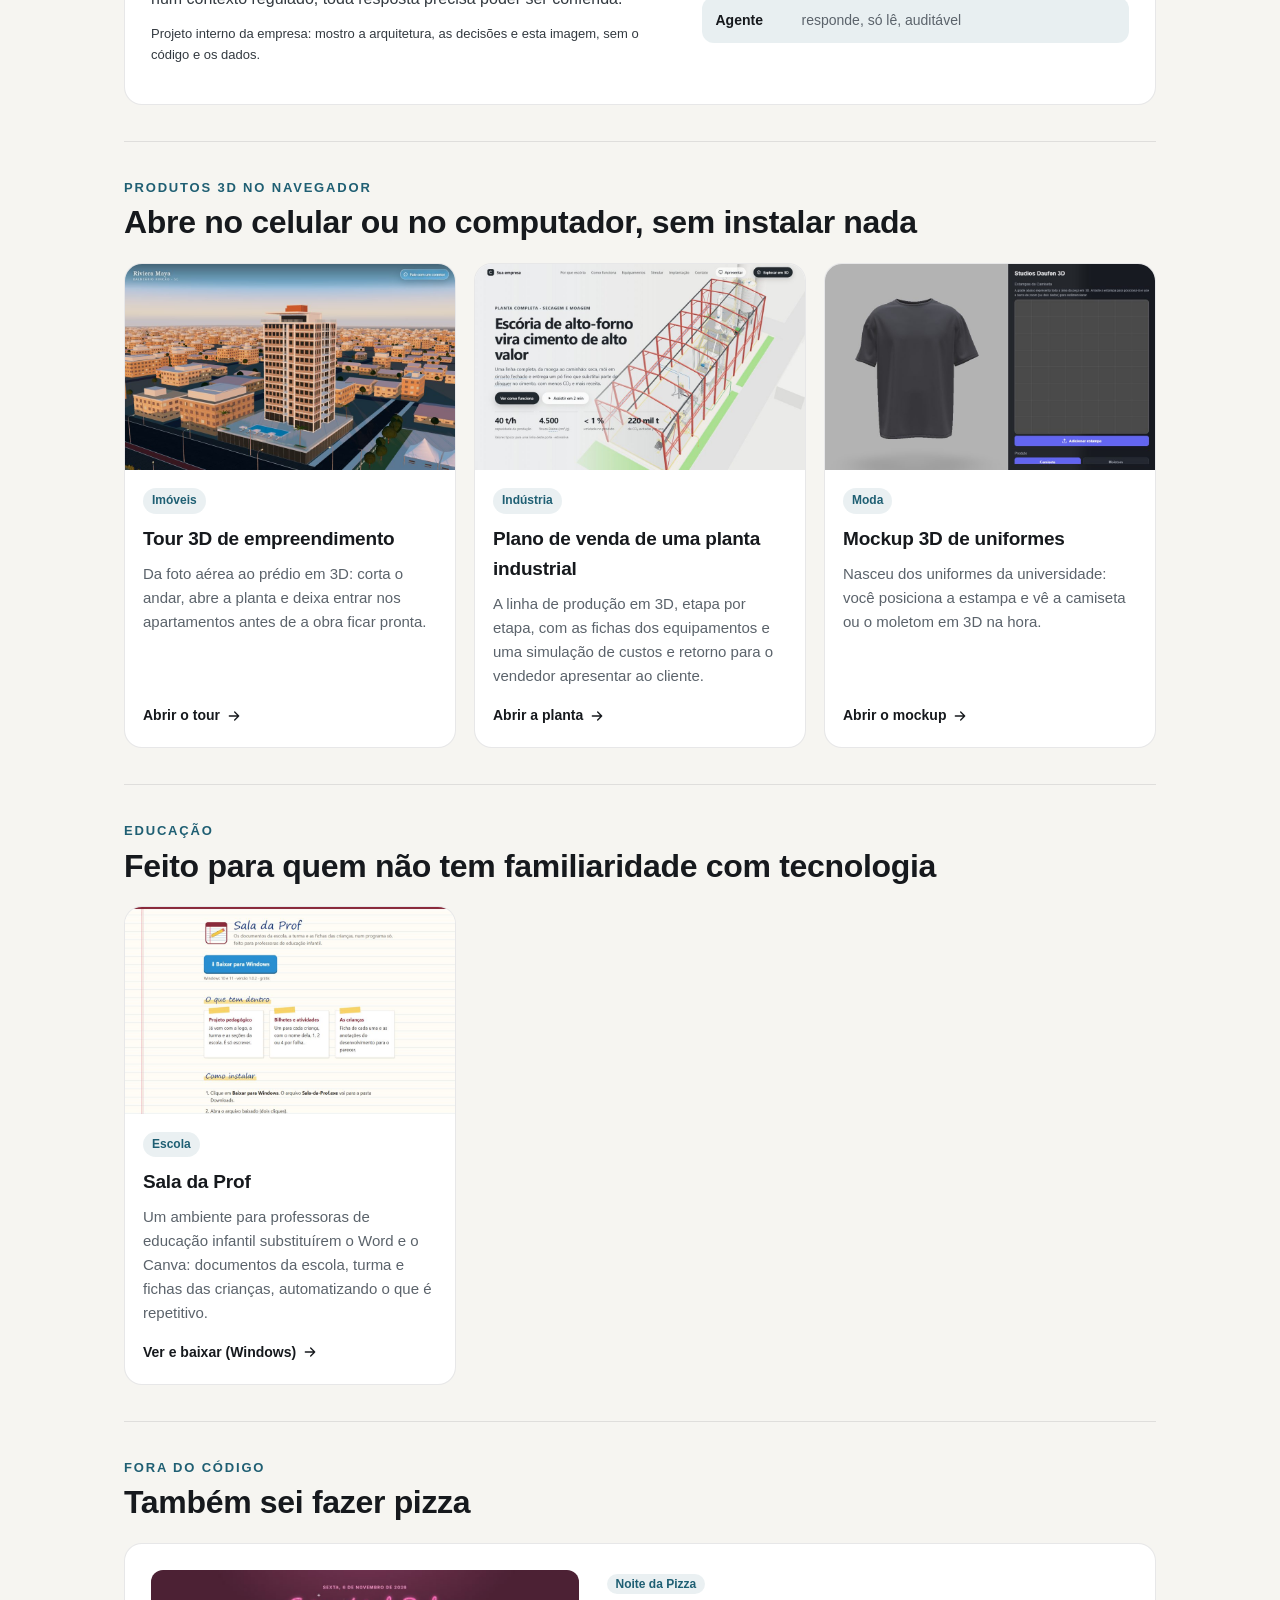
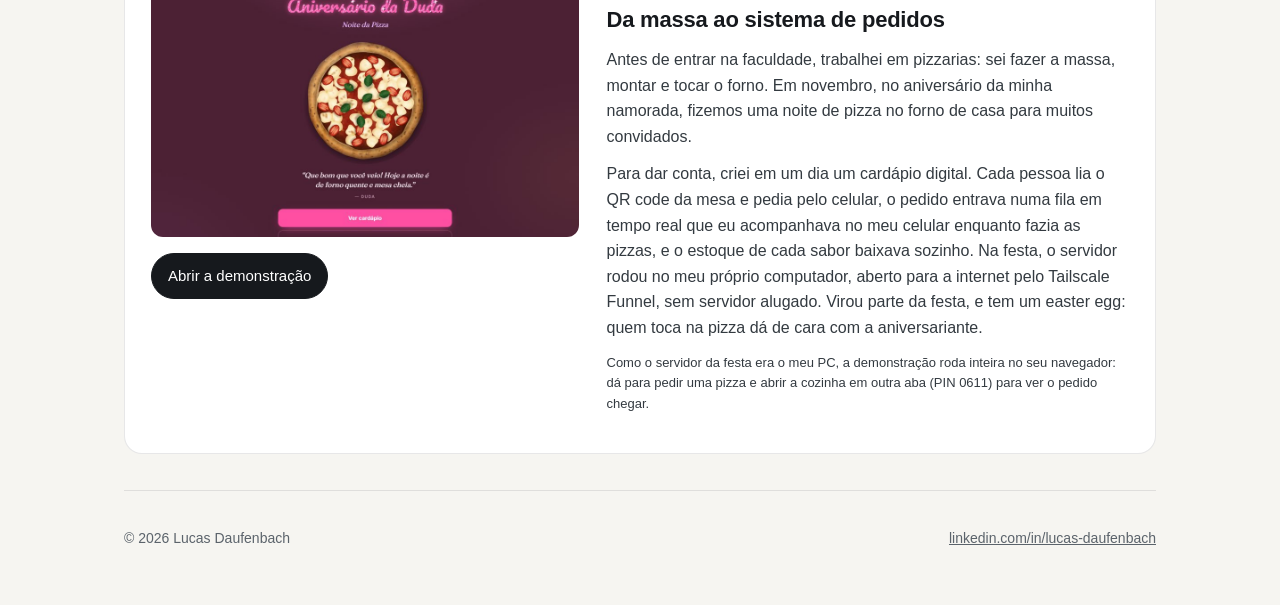
==== commit 63461f4e: "Botão da demonstração embaixo da foto da pizza Co-Authored-By: Claude Opus 5.5 <noreply@anthropic.co" ====
--- a/index.html
+++ b/index.html
@@ -80,7 +80,8 @@
     .seta { justify-self: center; color: var(--suave); font-size: 14px; }
     .camada.agente { background: rgba(31, 95, 115, 0.1); }
     .caso.pizza { grid-template-columns: 0.9fr 1.1fr; align-items: start; }
-    .caso.pizza > img { display: block; width: 100%; border-radius: 12px; aspect-ratio: 16 / 10; object-fit: cover; }
+    .pizza-lado { display: flex; flex-direction: column; align-items: flex-start; gap: 16px; }
+    .pizza-lado img { display: block; width: 100%; border-radius: 12px; aspect-ratio: 16 / 10; object-fit: cover; }
     @media (max-width: 900px) { .caso.pizza { grid-template-columns: 1fr; } }
     .grafo { grid-column: 1 / -1; margin: 0; }
     .grafo img { display: block; width: 100%; border-radius: 12px; background: #1b1d20; }
@@ -201,15 +202,16 @@
       <p class="rotulo">Fora do código</p>
       <h2>Também sei fazer pizza</h2>
       <div class="caso pizza">
-        <img src="capas/pizza.jpg" alt="Tela inicial do cardápio digital da Noite da Pizza, com uma pizza margherita" loading="lazy" />
+        <div class="pizza-lado">
+          <img src="capas/pizza.jpg" alt="Tela inicial do cardápio digital da Noite da Pizza, com uma pizza margherita" loading="lazy" />
+          <a class="botao cheio" href="noite-da-pizza/" target="_blank" rel="noopener">Abrir a demonstração</a>
+        </div>
         <div>
           <span class="tag">Noite da Pizza</span>
           <h3>Da massa ao sistema de pedidos</h3>
           <p>Antes de entrar na faculdade, trabalhei em pizzarias: sei fazer a massa, montar e tocar o forno. Em novembro, no aniversário da minha namorada, fizemos uma noite de pizza no forno de casa para muitos convidados.</p>
           <p>Para dar conta, criei em um dia um cardápio digital. Cada pessoa lia o QR code da mesa e pedia pelo celular, o pedido entrava numa fila em tempo real que eu acompanhava no meu celular enquanto fazia as pizzas, e o estoque de cada sabor baixava sozinho. Na festa, o servidor rodou no meu próprio computador, aberto para a internet pelo Tailscale Funnel, sem servidor alugado. Virou parte da festa, e tem um easter egg: quem toca na pizza dá de cara com a aniversariante.</p>
-          <p class="nota">Como o servidor da festa era o meu PC, a demonstração abaixo roda inteira no seu navegador: dá para pedir uma pizza e abrir a cozinha em outra aba (PIN 0611) para ver o pedido chegar.</p>
-          <a class="botao cheio" href="noite-da-pizza/" target="_blank" rel="noopener" style="align-self:flex-start;margin-top:4px">Abrir a demonstração</a>
-        </div>
+          <p class="nota">Como o servidor da festa era o meu PC, a demonstração roda inteira no seu navegador: dá para pedir uma pizza e abrir a cozinha em outra aba (PIN 0611) para ver o pedido chegar.</p>        </div>
       </div>
     </section>
 
